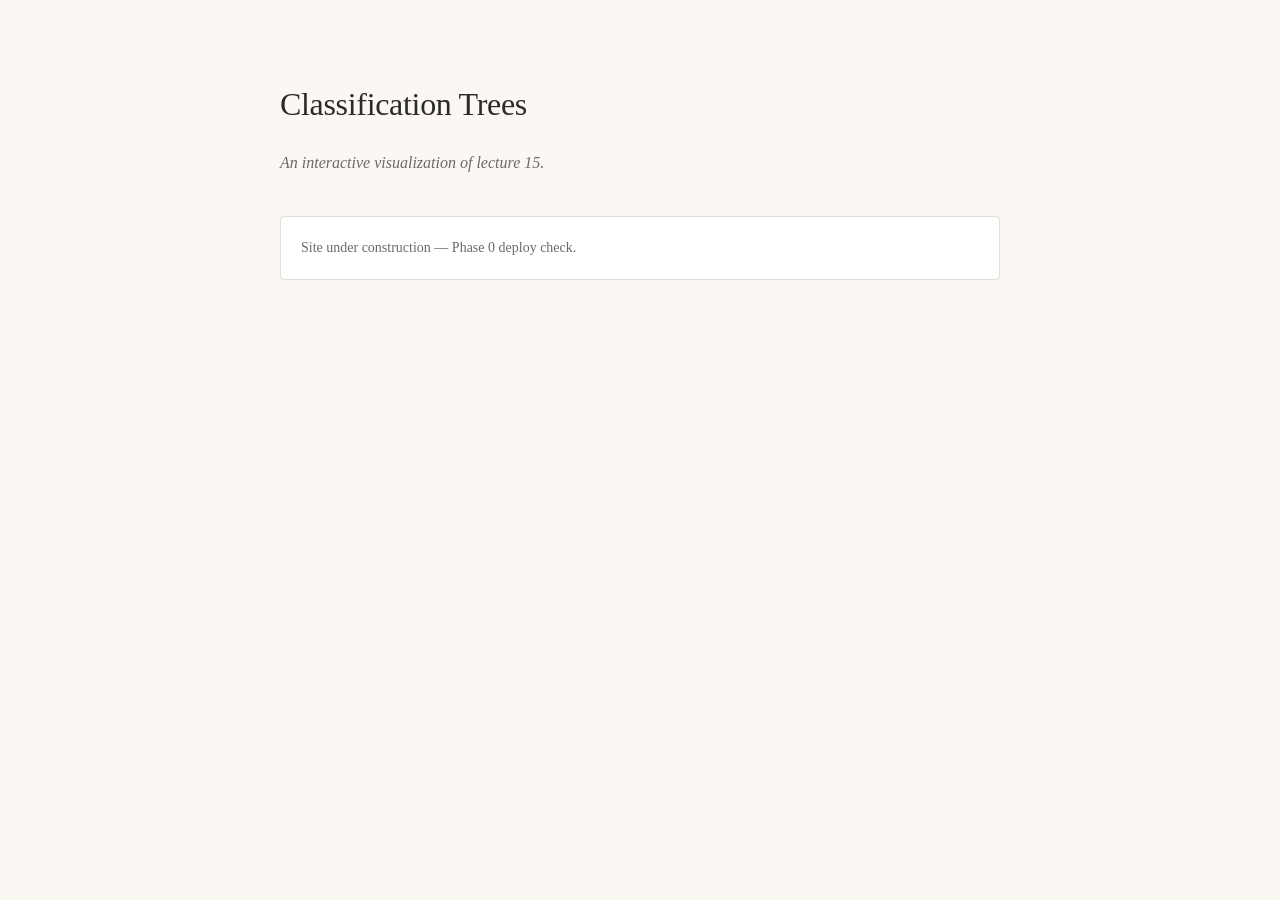
==== site/index.html @ 4efaeac1 "Phase 0: repo skeleton and Pages deploy workflow Add .github/workflows/deploy.yml, site/index.html p" ====
<!DOCTYPE html>
<html lang="en">
<head>
  <meta charset="utf-8" />
  <meta name="viewport" content="width=device-width, initial-scale=1" />
  <title>Classification Trees — decision-trees-viz</title>
  <style>
    body {
      font-family: 'Iowan Old Style', Palatino, Georgia, serif;
      background: #fbf8f3;
      color: #2a2a2a;
      max-width: 720px;
      margin: 80px auto;
      padding: 0 24px;
      line-height: 1.55;
    }
    h1 { font-weight: 500; letter-spacing: -0.01em; }
    .subtitle { color: #6a6a6a; font-style: italic; }
    .placeholder {
      margin-top: 40px;
      padding: 20px;
      background: #fff;
      border: 1px solid #e4dfd5;
      border-radius: 4px;
      color: #6a6a6a;
      font-size: 14px;
    }
  </style>
</head>
<body>
  <h1>Classification Trees</h1>
  <p class="subtitle">An interactive visualization of lecture 15.</p>
  <div class="placeholder">
    Site under construction — Phase 0 deploy check.
  </div>
</body>
</html>
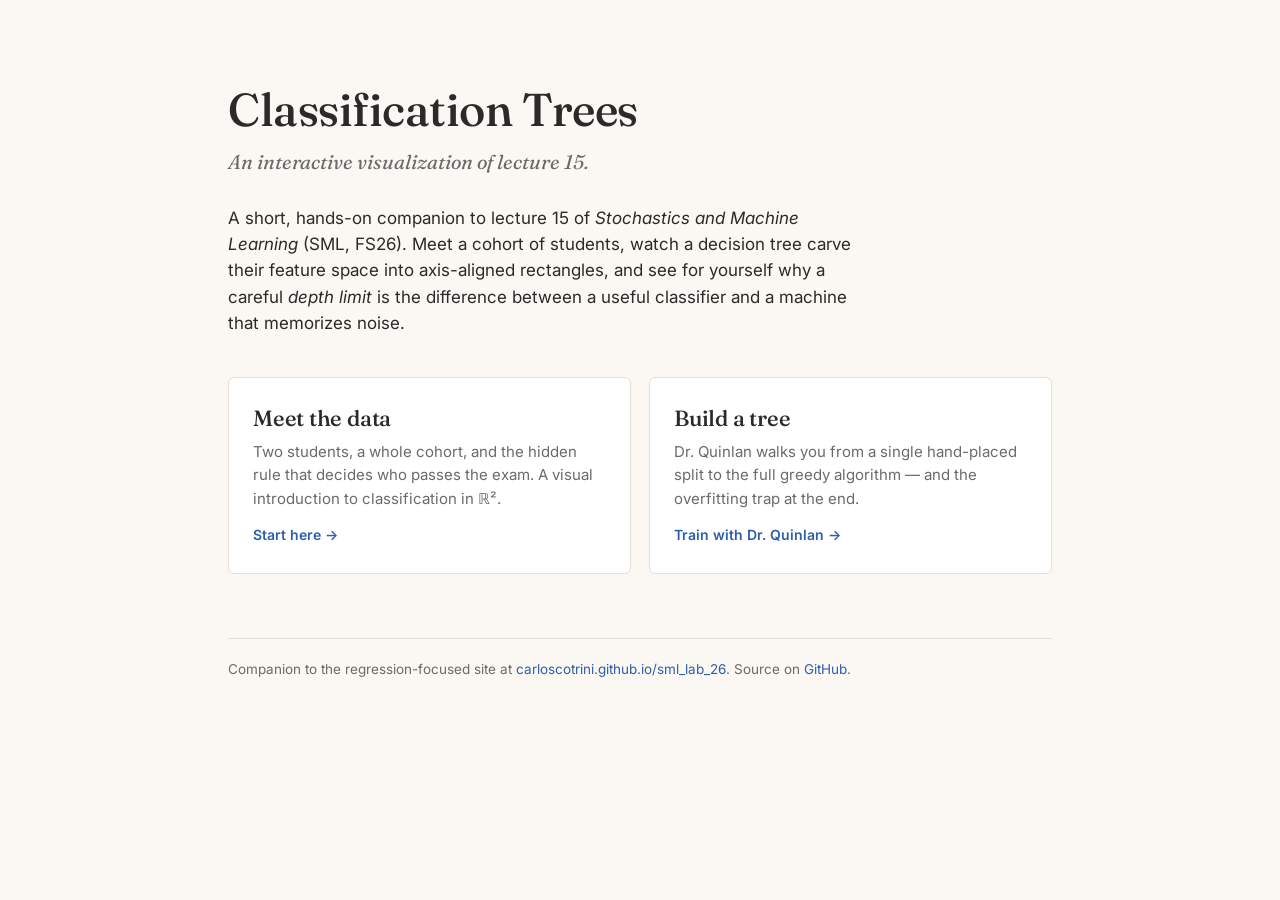
==== commit 3f562521: "Phase 1: shared foundation (dgp, tree, plot, style, landing) Co-Authored-By: Claude Opus 4.6 (1M con" ====
--- a/site/index.html
+++ b/site/index.html
@@ -4,34 +4,45 @@
   <meta charset="utf-8" />
   <meta name="viewport" content="width=device-width, initial-scale=1" />
   <title>Classification Trees — decision-trees-viz</title>
-  <style>
-    body {
-      font-family: 'Iowan Old Style', Palatino, Georgia, serif;
-      background: #fbf8f3;
-      color: #2a2a2a;
-      max-width: 720px;
-      margin: 80px auto;
-      padding: 0 24px;
-      line-height: 1.55;
-    }
-    h1 { font-weight: 500; letter-spacing: -0.01em; }
-    .subtitle { color: #6a6a6a; font-style: italic; }
-    .placeholder {
-      margin-top: 40px;
-      padding: 20px;
-      background: #fff;
-      border: 1px solid #e4dfd5;
-      border-radius: 4px;
-      color: #6a6a6a;
-      font-size: 14px;
-    }
-  </style>
+  <link rel="preconnect" href="https://fonts.googleapis.com">
+  <link rel="preconnect" href="https://fonts.gstatic.com" crossorigin>
+  <link href="https://fonts.googleapis.com/css2?family=Fraunces:wght@400;500;600&family=Inter:wght@400;500;600&family=JetBrains+Mono&display=swap" rel="stylesheet">
+  <link rel="stylesheet" href="./playground/shared/style.css" />
 </head>
 <body>
-  <h1>Classification Trees</h1>
-  <p class="subtitle">An interactive visualization of lecture 15.</p>
-  <div class="placeholder">
-    Site under construction — Phase 0 deploy check.
-  </div>
+  <main class="landing">
+    <section class="hero">
+      <h1>Classification Trees</h1>
+      <p class="subtitle">An interactive visualization of lecture 15.</p>
+    </section>
+
+    <p class="intro">
+      A short, hands-on companion to lecture 15 of
+      <em>Stochastics and Machine Learning</em> (SML, FS26).
+      Meet a cohort of students, watch a decision tree carve their
+      feature space into axis-aligned rectangles, and see for yourself
+      why a careful <em>depth limit</em> is the difference between a
+      useful classifier and a machine that memorizes noise.
+    </p>
+
+    <div class="card-grid">
+      <a class="card" href="./playground/data-intro.html">
+        <h2>Meet the data</h2>
+        <p>Two students, a whole cohort, and the hidden rule that decides who passes the exam. A visual introduction to classification in ℝ².</p>
+        <span class="cta">Start here →</span>
+      </a>
+      <a class="card" href="./playground/tree-builder.html">
+        <h2>Build a tree</h2>
+        <p>Dr. Quinlan walks you from a single hand-placed split to the full greedy algorithm — and the overfitting trap at the end.</p>
+        <span class="cta">Train with Dr. Quinlan →</span>
+      </a>
+    </div>
+
+    <footer>
+      Companion to the regression-focused site at
+      <a href="https://carloscotrini.github.io/sml_lab_26/" target="_blank" rel="noopener">carloscotrini.github.io/sml_lab_26</a>.
+      Source on <a href="https://github.com/sml-fs26/decision-trees-viz" target="_blank" rel="noopener">GitHub</a>.
+    </footer>
+  </main>
 </body>
 </html>
--- a/site/playground/shared/style.css
+++ b/site/playground/shared/style.css
@@ -0,0 +1,288 @@
+/* style.css — shared styles for decision-trees-viz.
+   Setosa/Distill-inspired: off-white, generous whitespace, minimal chrome. */
+
+:root {
+  /* Base */
+  --c-bg:        #fbf8f3;
+  --c-panel-bg:  #ffffff;
+  --c-ink:       #2a2a2a;
+  --c-ink-muted: #6a6a6a;
+  --c-border:    #e4dfd5;
+
+  /* Classification palette */
+  --c-class-a:   #B83280;
+  --c-class-b:   #3182CE;
+  --c-split:     #E53E3E;
+  --c-pure:      #27AE60;
+  --c-impure:    #D4A017;
+  --c-truth:     #D4A017;
+
+  /* Character accents */
+  --c-quinlan:   #2E5EA8;
+  --c-breiman:   #805AD5;
+
+  /* Type */
+  --serif: 'Fraunces', 'Iowan Old Style', Georgia, serif;
+  --sans:  'Inter', -apple-system, BlinkMacSystemFont, 'Segoe UI', Roboto, sans-serif;
+  --mono:  'JetBrains Mono', 'SF Mono', Menlo, Monaco, Consolas, monospace;
+}
+
+* { box-sizing: border-box; }
+
+html, body {
+  margin: 0;
+  padding: 0;
+  background: var(--c-bg);
+  color: var(--c-ink);
+  font-family: var(--sans);
+  font-size: 16.5px;
+  line-height: 1.55;
+}
+
+a { color: var(--c-quinlan); text-decoration: none; }
+a:hover { text-decoration: underline; }
+
+h1, h2, h3 { font-family: var(--serif); font-weight: 500; letter-spacing: -0.01em; line-height: 1.3; }
+
+/* ---------------------------------------------------------- */
+/* Landing page                                                */
+/* ---------------------------------------------------------- */
+.landing {
+  max-width: 880px;
+  margin: 0 auto;
+  padding: 80px 28px 60px;
+}
+.landing .hero h1 {
+  font-size: 46px;
+  margin: 0 0 6px;
+}
+.landing .hero .subtitle {
+  color: var(--c-ink-muted);
+  font-style: italic;
+  font-family: var(--serif);
+  font-size: 20px;
+  margin: 0 0 28px;
+}
+.landing .intro {
+  font-size: 17px;
+  color: var(--c-ink);
+  max-width: 640px;
+  margin-bottom: 40px;
+}
+.card-grid {
+  display: grid;
+  grid-template-columns: 1fr 1fr;
+  gap: 18px;
+  margin-top: 32px;
+}
+.card {
+  display: block;
+  padding: 26px 24px;
+  background: var(--c-panel-bg);
+  border: 1px solid var(--c-border);
+  border-radius: 6px;
+  color: var(--c-ink);
+  transition: transform .15s ease, box-shadow .15s ease, border-color .15s;
+}
+.card:hover {
+  text-decoration: none;
+  transform: translateY(-3px);
+  box-shadow: 0 8px 24px rgba(0,0,0,0.06);
+  border-color: var(--c-quinlan);
+}
+.card h2 { margin: 0 0 8px; font-size: 22px; }
+.card p  { margin: 0; color: var(--c-ink-muted); font-size: 15px; }
+.card .cta {
+  display: inline-block;
+  margin-top: 14px;
+  color: var(--c-quinlan);
+  font-weight: 600;
+  font-size: 14px;
+}
+.landing footer {
+  margin-top: 64px;
+  padding-top: 20px;
+  border-top: 1px solid var(--c-border);
+  font-size: 13.5px;
+  color: var(--c-ink-muted);
+}
+
+/* ---------------------------------------------------------- */
+/* Top bar (scrollytelling pages)                              */
+/* ---------------------------------------------------------- */
+.top-bar {
+  position: sticky;
+  top: 0;
+  z-index: 20;
+  background: var(--c-bg);
+  border-bottom: 1px solid var(--c-border);
+  padding: 10px 24px;
+  display: flex;
+  align-items: center;
+  gap: 20px;
+  font-family: var(--sans);
+  font-size: 13px;
+  color: var(--c-ink-muted);
+}
+.top-bar .brand {
+  font-family: var(--serif);
+  font-size: 16px;
+  color: var(--c-ink);
+  font-weight: 500;
+}
+.stage-progress {
+  color: var(--c-ink-muted);
+  font-variant-numeric: tabular-nums;
+}
+.formula-tracker {
+  flex: 1;
+  display: flex;
+  gap: 14px;
+  flex-wrap: wrap;
+  overflow: hidden;
+  font-size: 13px;
+}
+.formula-tracker .f-item {
+  padding: 2px 8px;
+  background: #fff;
+  border: 1px solid var(--c-border);
+  border-radius: 3px;
+}
+
+/* ---------------------------------------------------------- */
+/* Scrollytelling layout                                       */
+/* ---------------------------------------------------------- */
+.scroll-container {
+  display: grid;
+  grid-template-columns: 1fr 1fr;
+  gap: 28px;
+  max-width: 1200px;
+  margin: 0 auto;
+  padding: 24px 24px 120px;
+}
+.scroll-narrative {
+  min-width: 0;
+}
+.scroll-viz {
+  position: sticky;
+  top: 56px;
+  height: calc(100vh - 80px);
+  display: flex;
+  align-items: flex-start;
+  justify-content: center;
+}
+.scroll-viz > * { width: 100%; }
+.scroll-stage {
+  min-height: 70vh;
+  padding: 48px 0;
+  opacity: 0.45;
+  transition: opacity .3s ease;
+}
+.scroll-stage.stage-active { opacity: 1; }
+.scroll-stage h2 {
+  font-size: 30px;
+  margin: 0 0 16px;
+}
+.scroll-stage p { font-size: 16.5px; }
+
+@media (max-width: 860px) {
+  .scroll-container { grid-template-columns: 1fr; }
+  .scroll-viz {
+    position: relative;
+    top: auto;
+    height: auto;
+    order: -1;
+    margin-bottom: 12px;
+  }
+  .scroll-stage { min-height: auto; padding: 28px 0; opacity: 1; }
+}
+
+/* ---------------------------------------------------------- */
+/* Coloured boxes                                              */
+/* ---------------------------------------------------------- */
+.toystory, .keyinsight, .warningbox, .repairbox, .numermark, .vizspec {
+  padding: 14px 16px;
+  margin: 16px 0;
+  border-radius: 4px;
+  border-left: 4px solid;
+  background: #fff;
+  font-size: 15.5px;
+}
+.toystory   { border-color: var(--c-impure);  background: #fef7e6; }
+.keyinsight { border-color: var(--c-quinlan); background: #edf3fb; }
+.warningbox { border-color: var(--c-split);   background: #fdecea; }
+.repairbox  { border-color: var(--c-pure);    background: #e9f6ee; }
+.numermark  { border-color: #5a8cd0;          background: #eff5fb; font-family: var(--mono); font-size: 14px; }
+.vizspec    { border-color: var(--c-pure);    background: #edf7f0; font-size: 14px; color: var(--c-ink-muted); }
+.toystory strong, .keyinsight strong, .warningbox strong, .repairbox strong { color: var(--c-ink); }
+
+/* ---------------------------------------------------------- */
+/* Character card                                              */
+/* ---------------------------------------------------------- */
+.char-card {
+  display: flex;
+  align-items: flex-start;
+  gap: 14px;
+  padding: 14px 16px;
+  background: #fff;
+  border: 1px solid var(--c-border);
+  border-left: 4px solid var(--c-quinlan);
+  border-radius: 4px;
+  margin: 20px 0;
+}
+.char-card.breiman { border-left-color: var(--c-breiman); }
+.char-avatar {
+  flex: 0 0 44px;
+  width: 44px; height: 44px;
+  border-radius: 50%;
+  background: var(--c-quinlan);
+  color: #fff;
+  display: flex;
+  align-items: center;
+  justify-content: center;
+  font-family: var(--serif);
+  font-weight: 600;
+  font-size: 18px;
+}
+.char-card.breiman .char-avatar { background: var(--c-breiman); }
+.char-card .char-body { flex: 1; font-size: 15px; }
+.char-card .char-name { font-weight: 600; color: var(--c-ink); }
+
+/* ---------------------------------------------------------- */
+/* Scatter + tree SVG                                          */
+/* ---------------------------------------------------------- */
+.pg-scatter, .pg-tree { width: 100%; height: auto; font-family: var(--sans); }
+.pg-scatter .axis path,
+.pg-scatter .axis line { stroke: #bfbdb3; }
+.pg-scatter .axis text { fill: var(--c-ink-muted); font-size: 11px; }
+.pg-scatter .axis-label { fill: var(--c-ink); font-size: 12px; font-family: var(--sans); }
+
+/* ---------------------------------------------------------- */
+/* Controls / buttons                                          */
+/* ---------------------------------------------------------- */
+.pg-btn {
+  font-family: var(--sans);
+  font-size: 14px;
+  padding: 8px 14px;
+  border: none;
+  background: var(--c-ink);
+  color: var(--c-bg);
+  border-radius: 3px;
+  cursor: pointer;
+  font-weight: 600;
+}
+.pg-btn.secondary {
+  background: #fff;
+  color: var(--c-ink);
+  border: 1px solid var(--c-border);
+}
+.pg-btn:hover { opacity: 0.9; }
+
+.muted { color: var(--c-ink-muted); }
+
+/* ---------------------------------------------------------- */
+/* Reduced motion                                              */
+/* ---------------------------------------------------------- */
+@media (prefers-reduced-motion: reduce) {
+  * { transition: none !important; animation: none !important; }
+}
